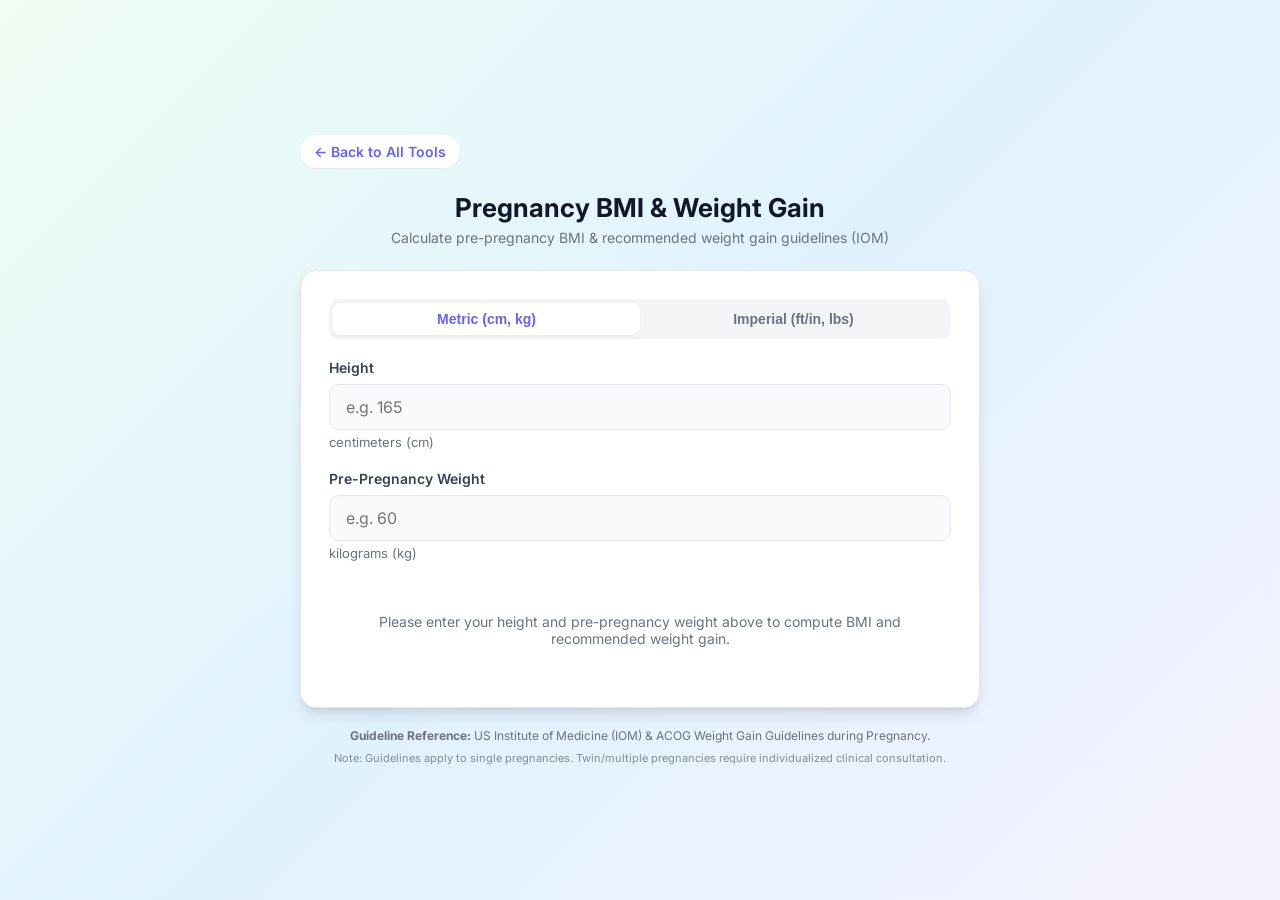
==== bmi-calculator.html @ c0b1135a "first commit" ====
<!doctype html>
<html lang="en">
  <head>
    <meta charset="UTF-8" />
    <meta name="viewport" content="width=device-width, initial-scale=1.0" />
    <title>Pregnancy BMI & Weight Gain Calculator - OB Calculator</title>

    <!-- PWA Meta Tags & Manifest -->
    <link rel="manifest" href="manifest.json" />
    <meta name="theme-color" content="#6366f1" />
    <meta name="apple-mobile-web-app-capable" content="yes" />
    <meta name="apple-mobile-web-app-status-bar-style" content="default" />
    <meta name="apple-mobile-web-app-title" content="OB Calc" />
    <link rel="apple-touch-icon" href="assets/icons/icon.svg" />
    <link rel="icon" type="image/svg+xml" href="assets/icons/icon.svg" />

    <link rel="stylesheet" href="assets/css/style.css" />
    <link rel="preconnect" href="https://fonts.googleapis.com" />
    <link rel="preconnect" href="https://fonts.gstatic.com" crossorigin />
    <link
      href="https://fonts.googleapis.com/css2?family=Inter:wght@300;400;500;600;700&display=swap"
      rel="stylesheet"
    />
  </head>
  <body>
    <div class="container">
      <nav class="top-nav">
        <a href="index.html" class="back-link">← Back to All Tools</a>
      </nav>

      <header class="app-header">
        <h1>Pregnancy BMI & Weight Gain</h1>
        <p class="subtitle">
          Calculate pre-pregnancy BMI & recommended weight gain guidelines (IOM)
        </p>
      </header>

      <main class="calculator-card">
        <!-- Unit Selection Toggle -->
        <div class="unit-toggle">
          <button type="button" id="unit-metric-btn" class="unit-btn active">
            Metric (cm, kg)
          </button>
          <button type="button" id="unit-imperial-btn" class="unit-btn">
            Imperial (ft/in, lbs)
          </button>
        </div>

        <form id="calculator-form" onsubmit="return false;">
          <!-- Metric Inputs -->
          <div id="metric-inputs">
            <div class="form-group">
              <label for="height-cm">Height</label>
              <div class="input-wrapper">
                <input
                  type="number"
                  id="height-cm"
                  min="100"
                  max="250"
                  placeholder="e.g. 165"
                />
                <span class="input-suffix">centimeters (cm)</span>
              </div>
            </div>
            <div class="form-group">
              <label for="weight-kg">Pre-Pregnancy Weight</label>
              <div class="input-wrapper">
                <input
                  type="number"
                  id="weight-kg"
                  step="0.1"
                  min="30"
                  max="300"
                  placeholder="e.g. 60"
                />
                <span class="input-suffix">kilograms (kg)</span>
              </div>
            </div>
          </div>

          <!-- Imperial Inputs -->
          <div id="imperial-inputs" class="hidden">
            <div class="form-group">
              <label>Height</label>
              <div class="input-row">
                <div class="input-wrapper">
                  <input
                    type="number"
                    id="height-ft"
                    min="3"
                    max="8"
                    placeholder="Feet"
                  />
                  <span class="input-suffix">ft</span>
                </div>
                <div class="input-wrapper">
                  <input
                    type="number"
                    id="height-in"
                    min="0"
                    max="11"
                    placeholder="Inches"
                  />
                  <span class="input-suffix">in</span>
                </div>
              </div>
            </div>
            <div class="form-group">
              <label for="weight-lbs">Pre-Pregnancy Weight</label>
              <div class="input-wrapper">
                <input
                  type="number"
                  id="weight-lbs"
                  step="0.1"
                  min="60"
                  max="600"
                  placeholder="e.g. 132"
                />
                <span class="input-suffix">pounds (lbs)</span>
              </div>
            </div>
          </div>
        </form>

        <div id="results" class="results-container hidden">
          <div class="result-card primary-result">
            <span class="result-badge">Pre-Pregnancy BMI</span>
            <h2 id="bmi-val-display">--</h2>
            <p id="bmi-cat-display" class="formula-note">--</p>
          </div>

          <div class="results-grid">
            <div class="result-card">
              <span class="card-icon">🎯</span>
              <span class="card-label">Recommended Weight Gain</span>
              <h3 id="gain-range-display">--</h3>
              <p class="sub-text">Total throughout pregnancy (IOM)</p>
            </div>

            <div class="result-card">
              <span class="card-icon">📈</span>
              <span class="card-label">2nd & 3rd Trimester Rate</span>
              <h3 id="gain-rate-display">--</h3>
              <p class="sub-text">Average weekly target</p>
            </div>
          </div>

          <!-- Reference Table Card -->
          <div class="milestones-card">
            <h3>IOM Weight Gain Recommendations Summary</h3>
            <ul class="milestones-list">
              <li>
                <span class="milestone-name">Underweight (&lt; 18.5)</span>
                <span class="milestone-date">12.5 – 18.0 kg (28 – 40 lbs)</span>
              </li>
              <li>
                <span class="milestone-name">Normal weight (18.5 – 24.9)</span>
                <span class="milestone-date">11.5 – 16.0 kg (25 – 35 lbs)</span>
              </li>
              <li>
                <span class="milestone-name">Overweight (25.0 – 29.9)</span>
                <span class="milestone-date">7.0 – 11.5 kg (15 – 25 lbs)</span>
              </li>
              <li>
                <span class="milestone-name">Obesity (≥ 30.0)</span>
                <span class="milestone-date">5.0 – 9.0 kg (11 – 20 lbs)</span>
              </li>
            </ul>
          </div>
        </div>

        <div id="empty-state" class="empty-state">
          <p>
            Please enter your height and pre-pregnancy weight above to compute
            BMI and recommended weight gain.
          </p>
        </div>
      </main>

      <footer class="app-footer">
        <p>
          <strong>Guideline Reference:</strong> US Institute of Medicine (IOM) &
          ACOG Weight Gain Guidelines during Pregnancy.
        </p>
        <p class="disclaimer">
          Note: Guidelines apply to single pregnancies. Twin/multiple
          pregnancies require individualized clinical consultation.
        </p>
      </footer>
    </div>

    <script src="assets/js/bmi-script.js"></script>
    <script>
      if ('serviceWorker' in navigator) {
        window.addEventListener('load', () => {
          navigator.serviceWorker
            .register('./sw.js')
            .then((reg) =>
              console.log('Service Worker registered successfully:', reg.scope),
            )
            .catch((err) =>
              console.error('Service Worker registration failed:', err),
            );
        });
      }
    </script>
  </body>
</html>
---- assets/css/style.css ----
:root {
  --primary: #6366f1;
  --primary-hover: #4f46e5;
  --primary-light: #eef2ff;
  --text-main: #1f2937;
  --text-muted: #6b7280;
  --bg-gradient: linear-gradient(135deg, #f0fdf4 0%, #e0f2fe 50%, #f5f3ff 100%);
  --card-bg: #ffffff;
  --border-color: #e5e7eb;
  --shadow-sm: 0 1px 2px 0 rgb(0 0 0 / 0.05);
  --shadow-md: 0 4px 6px -1px rgb(0 0 0 / 0.1), 0 2px 4px -2px rgb(0 0 0 / 0.1);
  --shadow-lg:
    0 10px 15px -3px rgb(0 0 0 / 0.1), 0 4px 6px -4px rgb(0 0 0 / 0.1);
  --radius: 16px;
}

* {
  box-sizing: border-box;
  margin: 0;
  padding: 0;
}

body {
  font-family:
    'Inter',
    system-ui,
    -apple-system,
    BlinkMacSystemFont,
    'Segoe UI',
    Roboto,
    sans-serif;
  background: var(--bg-gradient);
  color: var(--text-main);
  min-height: 100vh;
  display: flex;
  justify-content: center;
  align-items: center;
  padding: 24px 16px;
}

.container {
  width: 100%;
  max-width: 680px;
}

/* Nav Header for tool pages */
.top-nav {
  margin-bottom: 24px;
}

.back-link {
  display: inline-flex;
  align-items: center;
  gap: 6px;
  color: var(--primary);
  text-decoration: none;
  font-weight: 600;
  font-size: 14px;
  background: #ffffff;
  padding: 8px 14px;
  border-radius: 20px;
  box-shadow: var(--shadow-sm);
  transition: background 0.2s ease;
}

.back-link:hover {
  background: var(--primary-light);
}

.app-header {
  text-align: center;
  margin-bottom: 24px;
}

.logo-icon {
  font-size: 40px;
  margin-bottom: 8px;
  display: inline-block;
  background: #ffffff;
  padding: 12px;
  border-radius: 50%;
  box-shadow: var(--shadow-md);
}

.app-header h1 {
  font-size: 26px;
  font-weight: 700;
  color: #111827;
  margin-bottom: 6px;
}

.subtitle {
  font-size: 14px;
  color: var(--text-muted);
}

/* Tool Cards on Landing Page */
.tools-grid {
  display: flex;
  flex-direction: column;
  gap: 16px;
}

.tool-card {
  background: var(--card-bg);
  border-radius: var(--radius);
  padding: 24px;
  box-shadow: var(--shadow-md);
  border: 1.5px solid var(--border-color);
  text-decoration: none;
  color: inherit;
  display: flex;
  align-items: center;
  gap: 20px;
  transition: all 0.2s ease-in-out;
}

.tool-card:hover {
  transform: translateY(-2px);
  box-shadow: var(--shadow-lg);
  border-color: var(--primary);
}

.tool-icon {
  font-size: 36px;
  background: var(--primary-light);
  width: 64px;
  height: 64px;
  border-radius: 16px;
  display: flex;
  align-items: center;
  justify-content: center;
  flex-shrink: 0;
}

.tool-info {
  flex: 1;
}

.tool-info h2 {
  font-size: 18px;
  font-weight: 700;
  color: #111827;
  margin-bottom: 4px;
}

.tool-info p {
  font-size: 13px;
  color: var(--text-muted);
  line-height: 1.4;
}

.arrow-icon {
  font-size: 20px;
  color: var(--primary);
  font-weight: bold;
}

/* Calculator Form & Cards */
.calculator-card {
  background: var(--card-bg);
  border-radius: var(--radius);
  padding: 28px;
  box-shadow: var(--shadow-lg);
  border: 1px solid var(--border-color);
}

.form-group {
  margin-bottom: 20px;
}

.form-group label {
  display: block;
  font-size: 14px;
  font-weight: 600;
  color: #374151;
  margin-bottom: 8px;
}

.sub-label {
  font-size: 12px;
  font-weight: 400;
  color: var(--text-muted);
  margin-left: 4px;
}

.input-row {
  display: flex;
  gap: 12px;
}

.input-row .input-wrapper {
  flex: 1;
}

.input-wrapper input[type='date'],
.input-wrapper input[type='number'],
.input-wrapper select {
  width: 100%;
  padding: 12px 16px;
  font-size: 16px;
  font-family: inherit;
  border: 1.5px solid var(--border-color);
  border-radius: 10px;
  background-color: #f9fafb;
  color: var(--text-main);
  outline: none;
  transition: all 0.2s ease;
}

.input-wrapper input:focus,
.input-wrapper select:focus {
  border-color: var(--primary);
  background-color: #ffffff;
  box-shadow: 0 0 0 4px rgba(99, 102, 241, 0.15);
}

.input-suffix {
  font-size: 13px;
  color: var(--text-muted);
  margin-top: 4px;
  display: block;
}

/* Unit Toggle Buttons */
.unit-toggle {
  display: flex;
  background: #f3f4f6;
  border-radius: 10px;
  padding: 4px;
  margin-bottom: 20px;
}

.unit-btn {
  flex: 1;
  border: none;
  background: transparent;
  padding: 8px;
  font-size: 14px;
  font-weight: 600;
  color: var(--text-muted);
  border-radius: 8px;
  cursor: pointer;
  transition: all 0.2s ease;
}

.unit-btn.active {
  background: #ffffff;
  color: var(--primary);
  box-shadow: var(--shadow-sm);
}

.hidden {
  display: none !important;
}

.results-container {
  margin-top: 24px;
  display: flex;
  flex-direction: column;
  gap: 20px;
  animation: fadeIn 0.3s ease-in-out;
}

@keyframes fadeIn {
  from {
    opacity: 0;
    transform: translateY(8px);
  }
  to {
    opacity: 1;
    transform: translateY(0);
  }
}

.result-card {
  background: #f9fafb;
  border-radius: 12px;
  padding: 18px 20px;
  border: 1px solid #f3f4f6;
  position: relative;
}

.primary-result {
  background: linear-gradient(135deg, #6366f1 0%, #4f46e5 100%);
  color: #ffffff;
  text-align: center;
  padding: 24px;
  box-shadow: 0 8px 16px -4px rgba(99, 102, 241, 0.3);
}

.result-badge {
  display: inline-block;
  font-size: 12px;
  font-weight: 600;
  text-transform: uppercase;
  letter-spacing: 0.5px;
  background: rgba(255, 255, 255, 0.2);
  padding: 4px 12px;
  border-radius: 20px;
  margin-bottom: 10px;
}

.primary-result h2 {
  font-size: 28px;
  font-weight: 700;
  margin-bottom: 6px;
}

.formula-note {
  font-size: 12px;
  opacity: 0.85;
}

.results-grid {
  display: grid;
  grid-template-columns: 1fr 1fr;
  gap: 16px;
}

@media (max-width: 480px) {
  .results-grid {
    grid-template-columns: 1fr;
  }

  .tool-icon {
    display: none;
  }
}

.card-icon {
  font-size: 20px;
  display: block;
  margin-bottom: 4px;
}

.card-label {
  font-size: 12px;
  font-weight: 600;
  color: var(--text-muted);
  text-transform: uppercase;
  letter-spacing: 0.5px;
}

.result-card h3 {
  font-size: 20px;
  font-weight: 700;
  color: #111827;
  margin: 6px 0 4px 0;
}

.sub-text {
  font-size: 13px;
  color: var(--text-muted);
}

.progress-section {
  background: #f9fafb;
  border: 1px solid #f3f4f6;
  border-radius: 12px;
  padding: 16px 20px;
}

.progress-header {
  display: flex;
  justify-content: space-between;
  font-size: 14px;
  font-weight: 600;
  color: #374151;
  margin-bottom: 10px;
}

.progress-bar-bg {
  height: 10px;
  background: #e5e7eb;
  border-radius: 5px;
  overflow: hidden;
}

.progress-bar-fill {
  height: 100%;
  background: linear-gradient(90deg, #818cf8, #4f46e5);
  border-radius: 5px;
  transition: width 0.4s ease;
}

.progress-labels {
  display: flex;
  justify-content: space-between;
  font-size: 11px;
  color: var(--text-muted);
  margin-top: 8px;
}

.milestones-card {
  background: #ffffff;
  border: 1px solid var(--border-color);
  border-radius: 12px;
  padding: 18px 20px;
}

.milestones-card h3 {
  font-size: 15px;
  font-weight: 600;
  color: #111827;
  margin-bottom: 12px;
}

.milestones-list {
  list-style: none;
  display: flex;
  flex-direction: column;
  gap: 10px;
}

.milestones-list li {
  display: flex;
  justify-content: space-between;
  align-items: center;
  font-size: 13px;
  padding-bottom: 8px;
  border-bottom: 1px dashed #f3f4f6;
}

.milestones-list li:last-child {
  border-bottom: none;
  padding-bottom: 0;
}

.milestone-name {
  color: #4b5563;
}

.milestone-date {
  font-weight: 600;
  color: #111827;
}

.empty-state {
  text-align: center;
  padding: 32px 16px;
  color: var(--text-muted);
  font-size: 14px;
}

.app-footer {
  text-align: center;
  margin-top: 20px;
  font-size: 12px;
  color: var(--text-muted);
  display: flex;
  flex-direction: column;
  gap: 8px;
}

.disclaimer,
.copyright {
  font-size: 11px;
  opacity: 0.8;
}
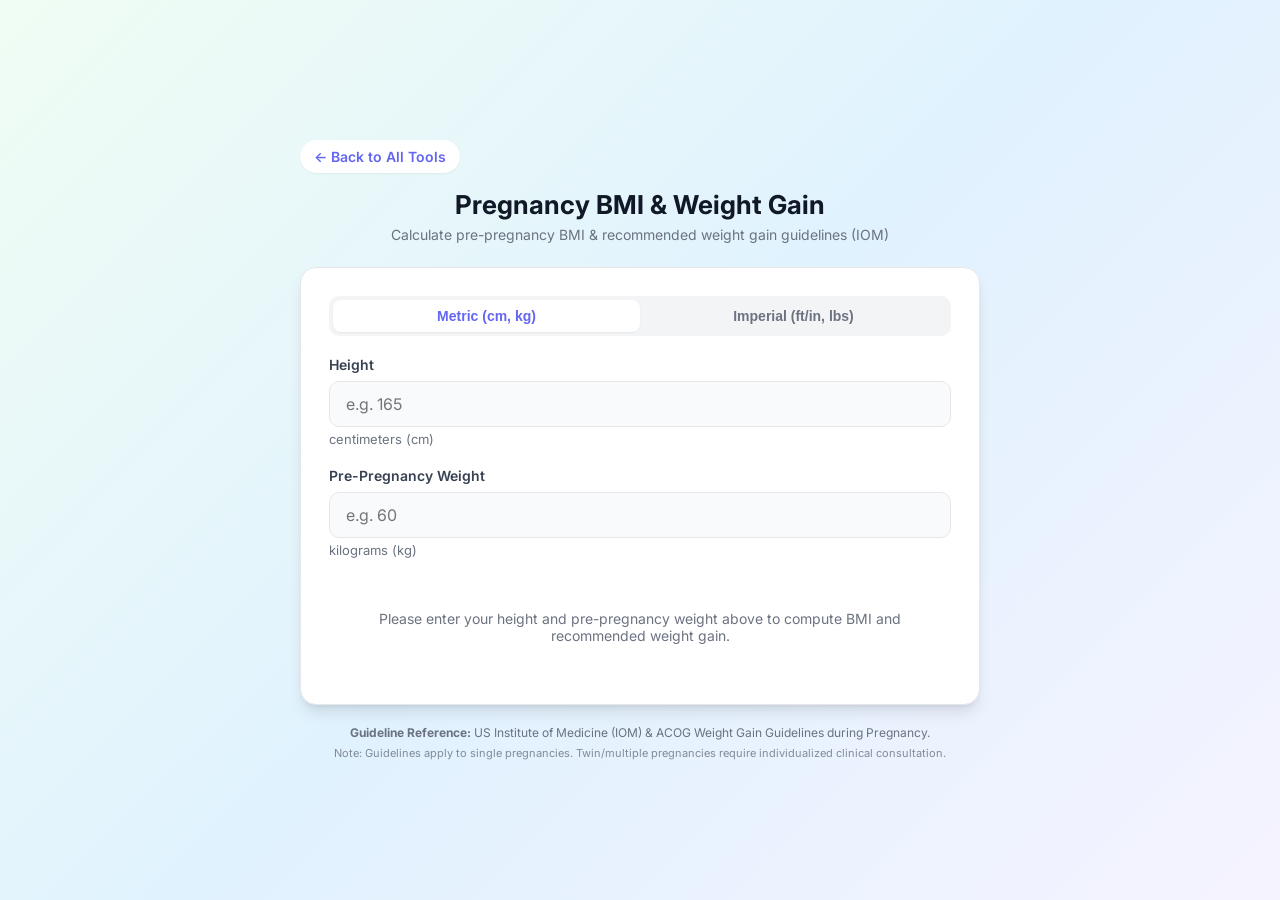
==== commit 5b5e87d5: "update style.css, bmi-calculator.html, manifest.json and sw.js" ====
--- a/bmi-calculator.html
+++ b/bmi-calculator.html
@@ -147,25 +147,50 @@
 
           <!-- Reference Table Card -->
           <div class="milestones-card">
-            <h3>IOM Weight Gain Recommendations Summary</h3>
-            <ul class="milestones-list">
-              <li>
-                <span class="milestone-name">Underweight (&lt; 18.5)</span>
-                <span class="milestone-date">12.5 – 18.0 kg (28 – 40 lbs)</span>
-              </li>
-              <li>
-                <span class="milestone-name">Normal weight (18.5 – 24.9)</span>
-                <span class="milestone-date">11.5 – 16.0 kg (25 – 35 lbs)</span>
-              </li>
-              <li>
-                <span class="milestone-name">Overweight (25.0 – 29.9)</span>
-                <span class="milestone-date">7.0 – 11.5 kg (15 – 25 lbs)</span>
-              </li>
-              <li>
-                <span class="milestone-name">Obesity (≥ 30.0)</span>
-                <span class="milestone-date">5.0 – 9.0 kg (11 – 20 lbs)</span>
-              </li>
-            </ul>
+            <h3>BMI Classification Summary</h3>
+            <div class="table-container">
+              <table class="reference-table">
+                <thead>
+                  <tr>
+                    <th>Classification</th>
+                    <th>WHO General Classification of BMI</th>
+                    <th>Asia-Pacific Classification of BMI</th>
+                  </tr>
+                </thead>
+                <tbody>
+                  <tr>
+                    <td>Underweight</td>
+                    <td>&lt;18.5</td>
+                    <td>&lt;18.5</td>
+                  </tr>
+                  <tr>
+                    <td>Normal range</td>
+                    <td>18.5–24.9</td>
+                    <td>18.5–22.9</td>
+                  </tr>
+                  <tr>
+                    <td>Overweight</td>
+                    <td>25–29.9</td>
+                    <td>23–24.9</td>
+                  </tr>
+                  <tr>
+                    <td>Obesity Class I/Grade 1</td>
+                    <td>30.0–34.9</td>
+                    <td>25–30</td>
+                  </tr>
+                  <tr>
+                    <td>Obesity Class II/Grade 2</td>
+                    <td>35–39.9</td>
+                    <td>&ge;30</td>
+                  </tr>
+                  <tr>
+                    <td>Obesity Class III</td>
+                    <td>&gt;40</td>
+                    <td>---</td>
+                  </tr>
+                </tbody>
+              </table>
+            </div>
           </div>
         </div>
 
--- a/assets/css/style.css
+++ b/assets/css/style.css
@@ -9,8 +9,7 @@
   --border-color: #e5e7eb;
   --shadow-sm: 0 1px 2px 0 rgb(0 0 0 / 0.05);
   --shadow-md: 0 4px 6px -1px rgb(0 0 0 / 0.1), 0 2px 4px -2px rgb(0 0 0 / 0.1);
-  --shadow-lg:
-    0 10px 15px -3px rgb(0 0 0 / 0.1), 0 4px 6px -4px rgb(0 0 0 / 0.1);
+  --shadow-lg: 0 10px 15px -3px rgb(0 0 0 / 0.1), 0 4px 6px -4px rgb(0 0 0 / 0.1);
   --radius: 16px;
 }
 
@@ -21,14 +20,7 @@
 }
 
 body {
-  font-family:
-    'Inter',
-    system-ui,
-    -apple-system,
-    BlinkMacSystemFont,
-    'Segoe UI',
-    Roboto,
-    sans-serif;
+  font-family: 'Inter', system-ui, -apple-system, BlinkMacSystemFont, 'Segoe UI', Roboto, sans-serif;
   background: var(--bg-gradient);
   color: var(--text-main);
   min-height: 100vh;
@@ -45,7 +37,7 @@
 
 /* Nav Header for tool pages */
 .top-nav {
-  margin-bottom: 24px;
+  margin-bottom: 16px;
 }
 
 .back-link {
@@ -193,8 +185,8 @@
   flex: 1;
 }
 
-.input-wrapper input[type='date'],
-.input-wrapper input[type='number'],
+.input-wrapper input[type="date"],
+.input-wrapper input[type="number"],
 .input-wrapper select {
   width: 100%;
   padding: 12px 16px;
@@ -263,14 +255,8 @@
 }
 
 @keyframes fadeIn {
-  from {
-    opacity: 0;
-    transform: translateY(8px);
-  }
-  to {
-    opacity: 1;
-    transform: translateY(0);
-  }
+  from { opacity: 0; transform: translateY(8px); }
+  to { opacity: 1; transform: translateY(0); }
 }
 
 .result-card {
@@ -322,10 +308,6 @@
   .results-grid {
     grid-template-columns: 1fr;
   }
-
-  .tool-icon {
-    display: none;
-  }
 }
 
 .card-icon {
@@ -436,6 +418,35 @@
   color: #111827;
 }
 
+/* Reference Table Styling */
+.table-container {
+  overflow-x: auto;
+  margin-top: 8px;
+}
+
+.reference-table {
+  width: 100%;
+  border-collapse: collapse;
+  font-size: 13px;
+  text-align: left;
+}
+
+.reference-table th,
+.reference-table td {
+  padding: 10px 12px;
+  border-bottom: 1px solid var(--border-color);
+}
+
+.reference-table th {
+  background-color: #f9fafb;
+  font-weight: 600;
+  color: #374151;
+}
+
+.reference-table tr:hover td {
+  background-color: #f9fafb;
+}
+
 .empty-state {
   text-align: center;
   padding: 32px 16px;
@@ -450,11 +461,10 @@
   color: var(--text-muted);
   display: flex;
   flex-direction: column;
-  gap: 8px;
-}
-
-.disclaimer,
-.copyright {
+  gap: 6px;
+}
+
+.disclaimer {
   font-size: 11px;
   opacity: 0.8;
 }
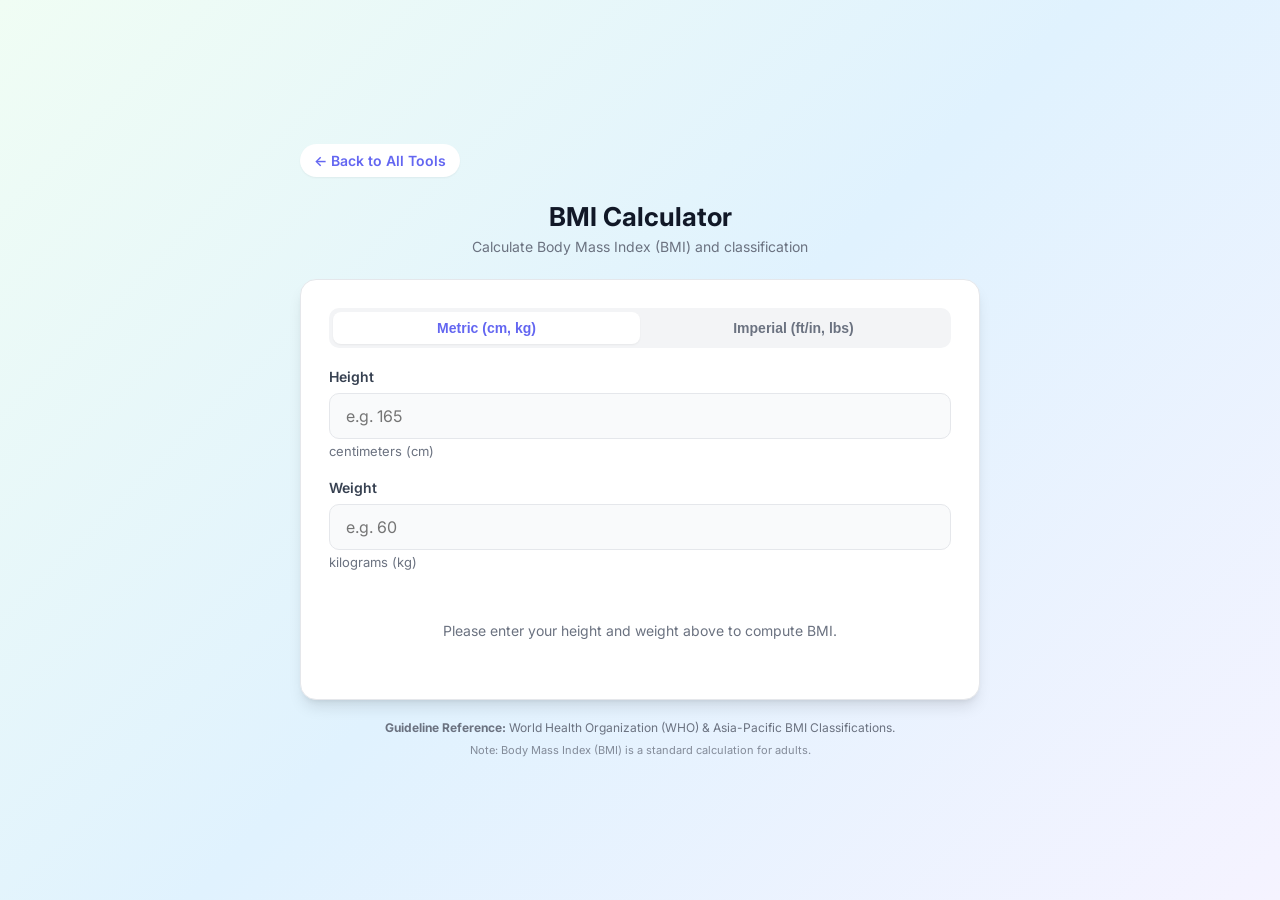
==== commit 82f91ce5: "update bmi-script.js, bmi-calculator.html, index.html and sw.js" ====
--- a/bmi-calculator.html
+++ b/bmi-calculator.html
@@ -3,7 +3,7 @@
   <head>
     <meta charset="UTF-8" />
     <meta name="viewport" content="width=device-width, initial-scale=1.0" />
-    <title>Pregnancy BMI & Weight Gain Calculator - OB Calculator</title>
+    <title>BMI Calculator - OB Calculator</title>
 
     <!-- PWA Meta Tags & Manifest -->
     <link rel="manifest" href="manifest.json" />
@@ -29,9 +29,9 @@
       </nav>
 
       <header class="app-header">
-        <h1>Pregnancy BMI & Weight Gain</h1>
+        <h1>BMI Calculator</h1>
         <p class="subtitle">
-          Calculate pre-pregnancy BMI & recommended weight gain guidelines (IOM)
+          Calculate Body Mass Index (BMI) and classification
         </p>
       </header>
 
@@ -63,7 +63,7 @@
               </div>
             </div>
             <div class="form-group">
-              <label for="weight-kg">Pre-Pregnancy Weight</label>
+              <label for="weight-kg">Weight</label>
               <div class="input-wrapper">
                 <input
                   type="number"
@@ -106,7 +106,7 @@
               </div>
             </div>
             <div class="form-group">
-              <label for="weight-lbs">Pre-Pregnancy Weight</label>
+              <label for="weight-lbs">Weight</label>
               <div class="input-wrapper">
                 <input
                   type="number"
@@ -124,25 +124,9 @@
 
         <div id="results" class="results-container hidden">
           <div class="result-card primary-result">
-            <span class="result-badge">Pre-Pregnancy BMI</span>
+            <span class="result-badge">Body Mass Index</span>
             <h2 id="bmi-val-display">--</h2>
             <p id="bmi-cat-display" class="formula-note">--</p>
-          </div>
-
-          <div class="results-grid">
-            <div class="result-card">
-              <span class="card-icon">🎯</span>
-              <span class="card-label">Recommended Weight Gain</span>
-              <h3 id="gain-range-display">--</h3>
-              <p class="sub-text">Total throughout pregnancy (IOM)</p>
-            </div>
-
-            <div class="result-card">
-              <span class="card-icon">📈</span>
-              <span class="card-label">2nd & 3rd Trimester Rate</span>
-              <h3 id="gain-rate-display">--</h3>
-              <p class="sub-text">Average weekly target</p>
-            </div>
           </div>
 
           <!-- Reference Table Card -->
@@ -196,20 +180,18 @@
 
         <div id="empty-state" class="empty-state">
           <p>
-            Please enter your height and pre-pregnancy weight above to compute
-            BMI and recommended weight gain.
+            Please enter your height and weight above to compute BMI.
           </p>
         </div>
       </main>
 
       <footer class="app-footer">
         <p>
-          <strong>Guideline Reference:</strong> US Institute of Medicine (IOM) &
-          ACOG Weight Gain Guidelines during Pregnancy.
+          <strong>Guideline Reference:</strong> World Health Organization (WHO) &
+          Asia-Pacific BMI Classifications.
         </p>
         <p class="disclaimer">
-          Note: Guidelines apply to single pregnancies. Twin/multiple
-          pregnancies require individualized clinical consultation.
+          Note: Body Mass Index (BMI) is a standard calculation for adults.
         </p>
       </footer>
     </div>
--- a/assets/css/style.css
+++ b/assets/css/style.css
@@ -9,7 +9,8 @@
   --border-color: #e5e7eb;
   --shadow-sm: 0 1px 2px 0 rgb(0 0 0 / 0.05);
   --shadow-md: 0 4px 6px -1px rgb(0 0 0 / 0.1), 0 2px 4px -2px rgb(0 0 0 / 0.1);
-  --shadow-lg: 0 10px 15px -3px rgb(0 0 0 / 0.1), 0 4px 6px -4px rgb(0 0 0 / 0.1);
+  --shadow-lg:
+    0 10px 15px -3px rgb(0 0 0 / 0.1), 0 4px 6px -4px rgb(0 0 0 / 0.1);
   --radius: 16px;
 }
 
@@ -20,10 +21,18 @@
 }
 
 body {
-  font-family: 'Inter', system-ui, -apple-system, BlinkMacSystemFont, 'Segoe UI', Roboto, sans-serif;
+  font-family:
+    'Inter',
+    system-ui,
+    -apple-system,
+    BlinkMacSystemFont,
+    'Segoe UI',
+    Roboto,
+    sans-serif;
   background: var(--bg-gradient);
   color: var(--text-main);
   min-height: 100vh;
+  min-height: 100dvh;
   display: flex;
   justify-content: center;
   align-items: center;
@@ -37,7 +46,7 @@
 
 /* Nav Header for tool pages */
 .top-nav {
-  margin-bottom: 16px;
+  margin-bottom: 24px;
 }
 
 .back-link {
@@ -185,8 +194,8 @@
   flex: 1;
 }
 
-.input-wrapper input[type="date"],
-.input-wrapper input[type="number"],
+.input-wrapper input[type='date'],
+.input-wrapper input[type='number'],
 .input-wrapper select {
   width: 100%;
   padding: 12px 16px;
@@ -255,8 +264,14 @@
 }
 
 @keyframes fadeIn {
-  from { opacity: 0; transform: translateY(8px); }
-  to { opacity: 1; transform: translateY(0); }
+  from {
+    opacity: 0;
+    transform: translateY(8px);
+  }
+  to {
+    opacity: 1;
+    transform: translateY(0);
+  }
 }
 
 .result-card {
@@ -308,6 +323,10 @@
   .results-grid {
     grid-template-columns: 1fr;
   }
+
+  .tool-icon {
+    display: none;
+  }
 }
 
 .card-icon {
@@ -461,10 +480,11 @@
   color: var(--text-muted);
   display: flex;
   flex-direction: column;
-  gap: 6px;
-}
-
-.disclaimer {
+  gap: 8px;
+}
+
+.disclaimer,
+.copyright {
   font-size: 11px;
   opacity: 0.8;
 }
